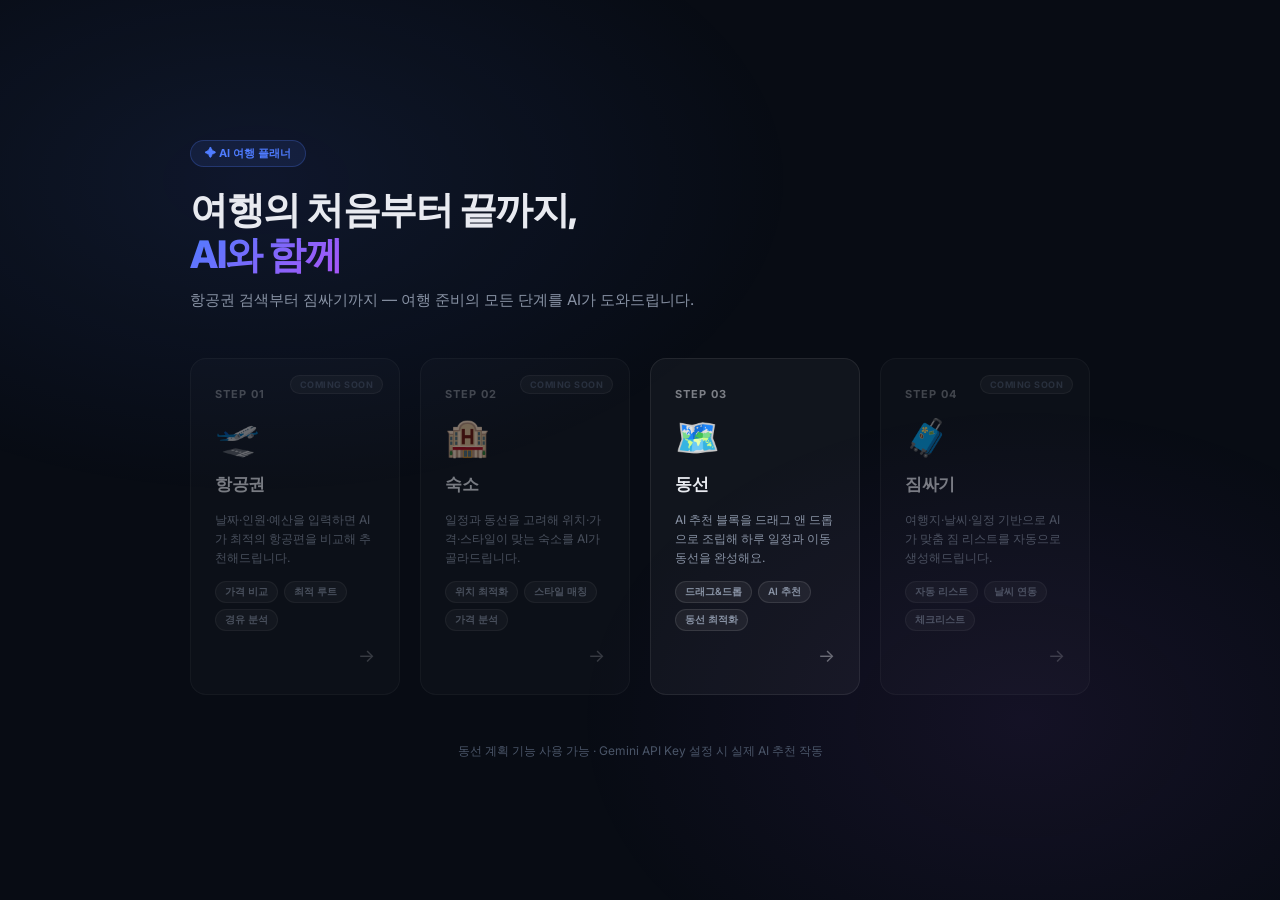
==== index.html @ b40904d8 "refactor: replace scenario cards with service stages (항공권-숙소-동선-짐싸기)" ====
<!DOCTYPE html>
<html lang="ko">
<head>
  <meta charset="UTF-8" />
  <meta name="viewport" content="width=device-width, initial-scale=1.0" />
  <title>AI 여행 플래너</title>
  <link rel="preconnect" href="https://fonts.googleapis.com" />
  <link href="https://fonts.googleapis.com/css2?family=Inter:wght@400;600;700;800&display=swap" rel="stylesheet" />
  <style>
    * { box-sizing: border-box; margin: 0; padding: 0; }
    body {
      font-family: 'Inter', sans-serif;
      background: #080c14;
      color: #e8eaf0;
      min-height: 100vh;
      display: flex;
      flex-direction: column;
      align-items: center;
      justify-content: center;
      padding: 40px 24px;
    }
    body::before {
      content: '';
      position: fixed; inset: 0; z-index: 0;
      background:
        radial-gradient(ellipse 60% 50% at 20% 20%, rgba(79,124,255,0.1) 0%, transparent 70%),
        radial-gradient(ellipse 50% 50% at 80% 80%, rgba(168,85,247,0.08) 0%, transparent 70%);
      pointer-events: none;
    }
    .inner { position: relative; z-index: 1; width: 100%; max-width: 900px; }
    .badge {
      display: inline-block; padding: 5px 14px; border-radius: 999px;
      background: rgba(79,124,255,0.1); border: 1px solid rgba(79,124,255,0.25);
      font-size: 11px; font-weight: 700; color: #4f7cff;
      margin-bottom: 20px;
    }
    h1 { font-size: 38px; font-weight: 800; letter-spacing: -1.5px; line-height: 1.2; margin-bottom: 12px; }
    h1 span { background: linear-gradient(135deg, #4f7cff, #a855f7); -webkit-background-clip: text; -webkit-text-fill-color: transparent; }
    .sub { font-size: 15px; color: #8892a4; margin-bottom: 48px; }
    .cards { display: grid; grid-template-columns: repeat(auto-fit, minmax(200px,1fr)); gap: 20px; }
    .card {
      background: rgba(255,255,255,0.04);
      border: 1px solid rgba(255,255,255,0.08);
      border-radius: 16px; padding: 28px 24px;
      text-decoration: none; color: inherit;
      display: flex; flex-direction: column; gap: 14px;
      transition: transform 0.2s, border-color 0.2s, box-shadow 0.2s;
      position: relative; overflow: hidden;
    }
    .card:hover { transform: translateY(-4px); box-shadow: 0 12px 40px rgba(0,0,0,0.4); }
    .card.soon { opacity: 0.5; cursor: default; pointer-events: none; }
    .card-1:hover { border-color: rgba(251,191,36,0.5); }
    .card-2:hover { border-color: rgba(99,179,237,0.5); }
    .card-3:hover { border-color: rgba(79,124,255,0.5); }
    .card-4:hover { border-color: rgba(0,201,167,0.5); }
    .soon-tag {
      position: absolute; top: 16px; right: 16px;
      padding: 3px 9px; border-radius: 999px;
      background: rgba(255,255,255,0.06); border: 1px solid rgba(255,255,255,0.1);
      font-size: 9px; font-weight: 700; color: #4a5568; letter-spacing: 0.5px;
    }
    .card-num { font-size: 11px; font-weight: 700; text-transform: uppercase; letter-spacing: 1px; opacity: 0.5; }
    .card-icon { font-size: 36px; }
    .card-title { font-size: 17px; font-weight: 800; letter-spacing: -0.5px; }
    .card-desc { font-size: 12px; color: #8892a4; line-height: 1.6; flex: 1; }
    .card-tags { display: flex; gap: 6px; flex-wrap: wrap; }
    .tag {
      padding: 3px 9px; border-radius: 999px;
      font-size: 10px; font-weight: 600;
      background: rgba(255,255,255,0.06);
      border: 1px solid rgba(255,255,255,0.1);
      color: #8892a4;
    }
    .card-arrow { font-size: 18px; opacity: 0.4; align-self: flex-end; transition: opacity 0.2s, transform 0.2s; }
    .card:hover .card-arrow { opacity: 1; transform: translateX(4px); }
    footer { margin-top: 48px; font-size: 12px; color: #4a5568; text-align: center; }
  </style>
</head>
<body>
<div class="inner">
  <div class="badge">✦ AI 여행 플래너</div>
  <h1>여행의 처음부터 끝까지,<br><span>AI와 함께</span></h1>
  <p class="sub">항공권 검색부터 짐싸기까지 — 여행 준비의 모든 단계를 AI가 도와드립니다.</p>

  <div class="cards">
    <a class="card card-1 soon" href="#">
      <div class="soon-tag">COMING SOON</div>
      <div class="card-num">Step 01</div>
      <div class="card-icon">🛫</div>
      <div class="card-title">항공권</div>
      <div class="card-desc">날짜·인원·예산을 입력하면 AI가 최적의 항공편을 비교해 추천해드립니다.</div>
      <div class="card-tags">
        <span class="tag">가격 비교</span>
        <span class="tag">최적 루트</span>
        <span class="tag">경유 분석</span>
      </div>
      <div class="card-arrow">→</div>
    </a>

    <a class="card card-2 soon" href="#">
      <div class="soon-tag">COMING SOON</div>
      <div class="card-num">Step 02</div>
      <div class="card-icon">🏨</div>
      <div class="card-title">숙소</div>
      <div class="card-desc">일정과 동선을 고려해 위치·가격·스타일이 맞는 숙소를 AI가 골라드립니다.</div>
      <div class="card-tags">
        <span class="tag">위치 최적화</span>
        <span class="tag">스타일 매칭</span>
        <span class="tag">가격 분석</span>
      </div>
      <div class="card-arrow">→</div>
    </a>

    <a class="card card-3" href="./scenario-2/">
      <div class="card-num">Step 03</div>
      <div class="card-icon">🗺️</div>
      <div class="card-title">동선</div>
      <div class="card-desc">AI 추천 블록을 드래그 앤 드롭으로 조립해 하루 일정과 이동 동선을 완성해요.</div>
      <div class="card-tags">
        <span class="tag">드래그&드롭</span>
        <span class="tag">AI 추천</span>
        <span class="tag">동선 최적화</span>
      </div>
      <div class="card-arrow">→</div>
    </a>

    <a class="card card-4 soon" href="#">
      <div class="soon-tag">COMING SOON</div>
      <div class="card-num">Step 04</div>
      <div class="card-icon">🧳</div>
      <div class="card-title">짐싸기</div>
      <div class="card-desc">여행지·날씨·일정 기반으로 AI가 맞춤 짐 리스트를 자동으로 생성해드립니다.</div>
      <div class="card-tags">
        <span class="tag">자동 리스트</span>
        <span class="tag">날씨 연동</span>
        <span class="tag">체크리스트</span>
      </div>
      <div class="card-arrow">→</div>
    </a>
  </div>

  <footer>동선 계획 기능 사용 가능 · Gemini API Key 설정 시 실제 AI 추천 작동</footer>
</div>
</body>
</html>
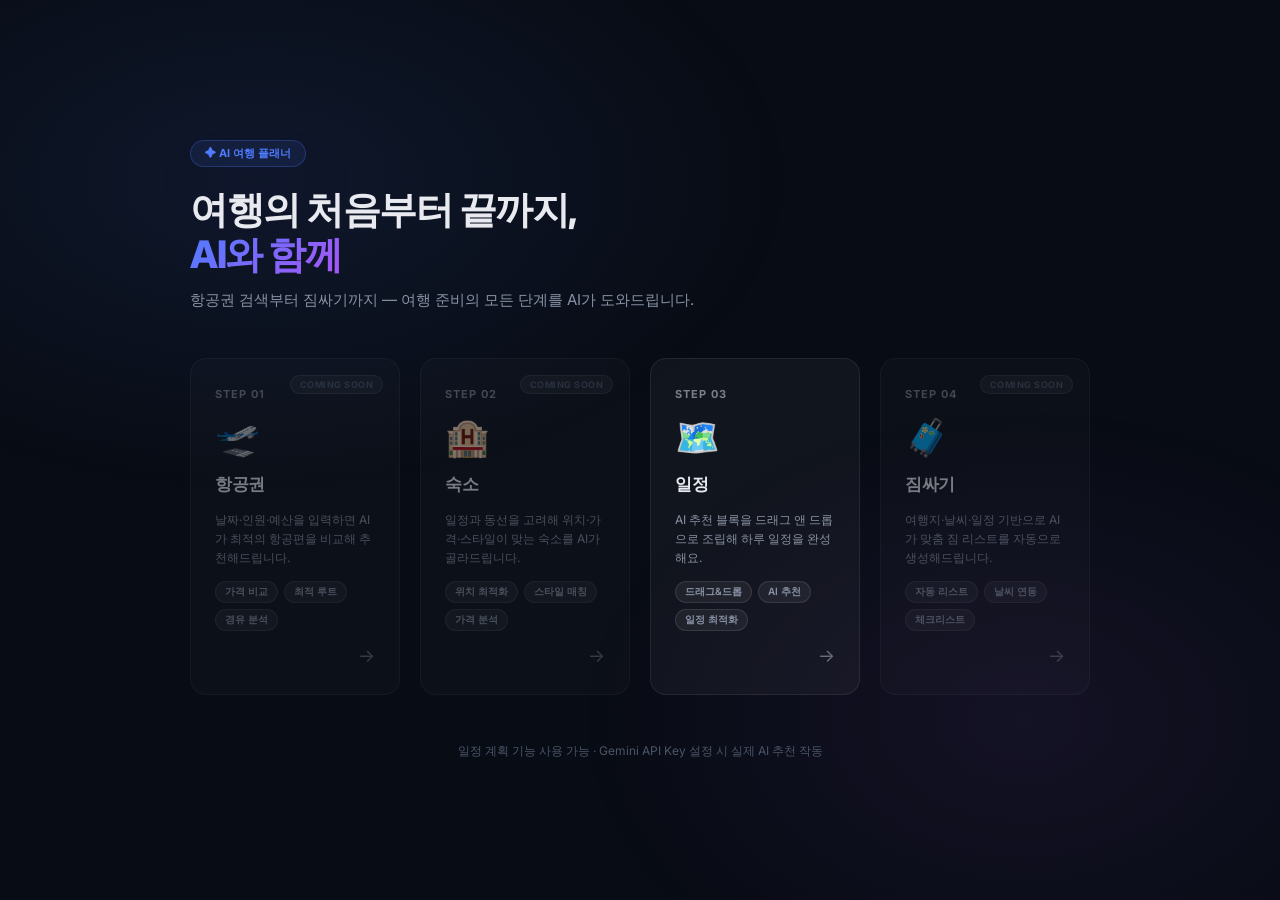
==== commit 401c42d8: "fix: rename 동선 -> 일정 in card title, tag, footer" ====
--- a/index.html
+++ b/index.html
@@ -114,12 +114,12 @@
     <a class="card card-3" href="./scenario-2/">
       <div class="card-num">Step 03</div>
       <div class="card-icon">🗺️</div>
-      <div class="card-title">동선</div>
-      <div class="card-desc">AI 추천 블록을 드래그 앤 드롭으로 조립해 하루 일정과 이동 동선을 완성해요.</div>
+      <div class="card-title">일정</div>
+      <div class="card-desc">AI 추천 블록을 드래그 앤 드롭으로 조립해 하루 일정을 완성해요.</div>
       <div class="card-tags">
         <span class="tag">드래그&드롭</span>
         <span class="tag">AI 추천</span>
-        <span class="tag">동선 최적화</span>
+        <span class="tag">일정 최적화</span>
       </div>
       <div class="card-arrow">→</div>
     </a>
@@ -139,7 +139,7 @@
     </a>
   </div>
 
-  <footer>동선 계획 기능 사용 가능 · Gemini API Key 설정 시 실제 AI 추천 작동</footer>
+  <footer>일정 계획 기능 사용 가능 · Gemini API Key 설정 시 실제 AI 추천 작동</footer>
 </div>
 </body>
 </html>
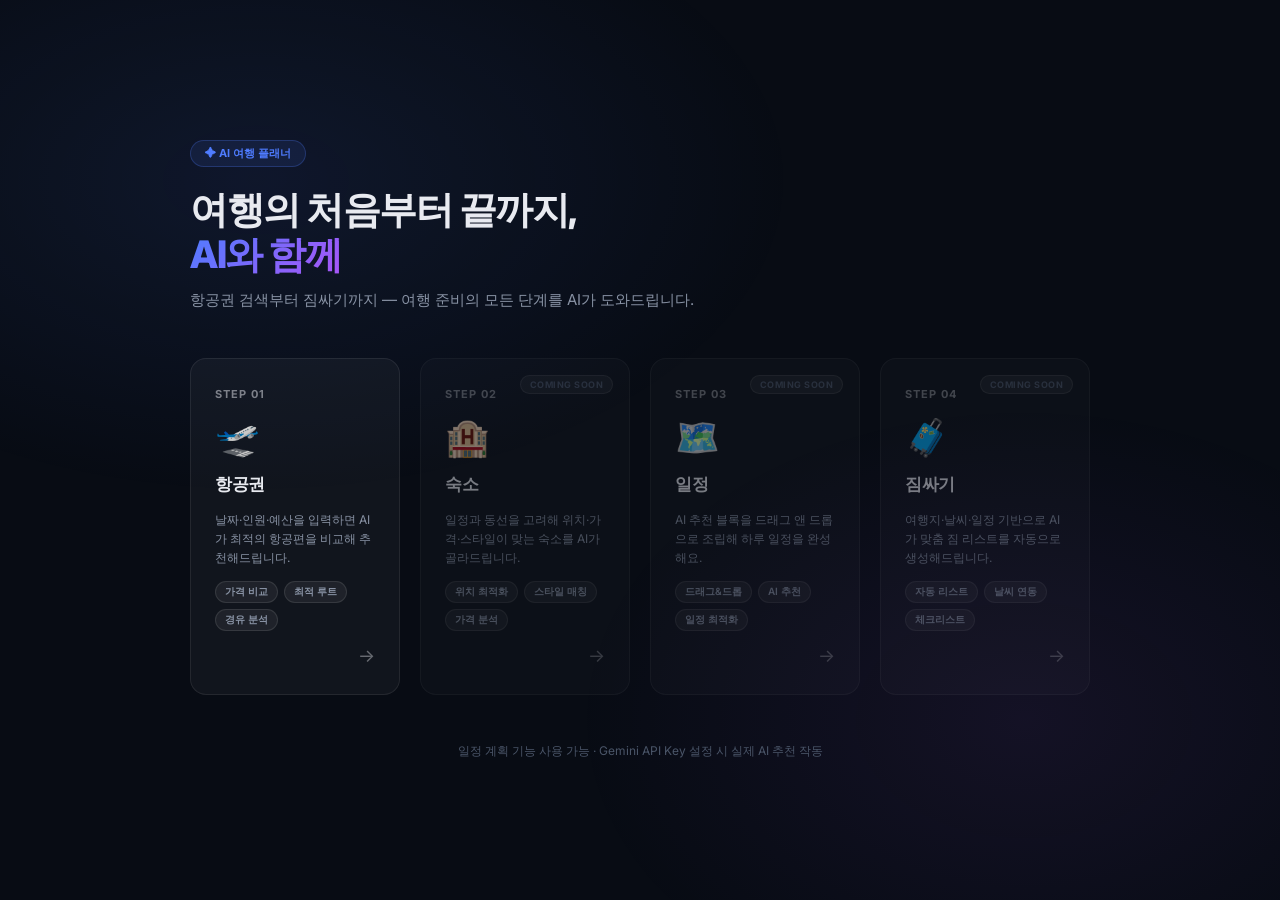
==== commit a31dc3f6: "fix: move scenario-2 link from 일정 to 항공권 card" ====
--- a/index.html
+++ b/index.html
@@ -83,8 +83,7 @@
   <p class="sub">항공권 검색부터 짐싸기까지 — 여행 준비의 모든 단계를 AI가 도와드립니다.</p>
 
   <div class="cards">
-    <a class="card card-1 soon" href="#">
-      <div class="soon-tag">COMING SOON</div>
+    <a class="card card-1" href="./scenario-2/">
       <div class="card-num">Step 01</div>
       <div class="card-icon">🛫</div>
       <div class="card-title">항공권</div>
@@ -111,7 +110,8 @@
       <div class="card-arrow">→</div>
     </a>
 
-    <a class="card card-3" href="./scenario-2/">
+    <a class="card card-3 soon" href="#">
+      <div class="soon-tag">COMING SOON</div>
       <div class="card-num">Step 03</div>
       <div class="card-icon">🗺️</div>
       <div class="card-title">일정</div>
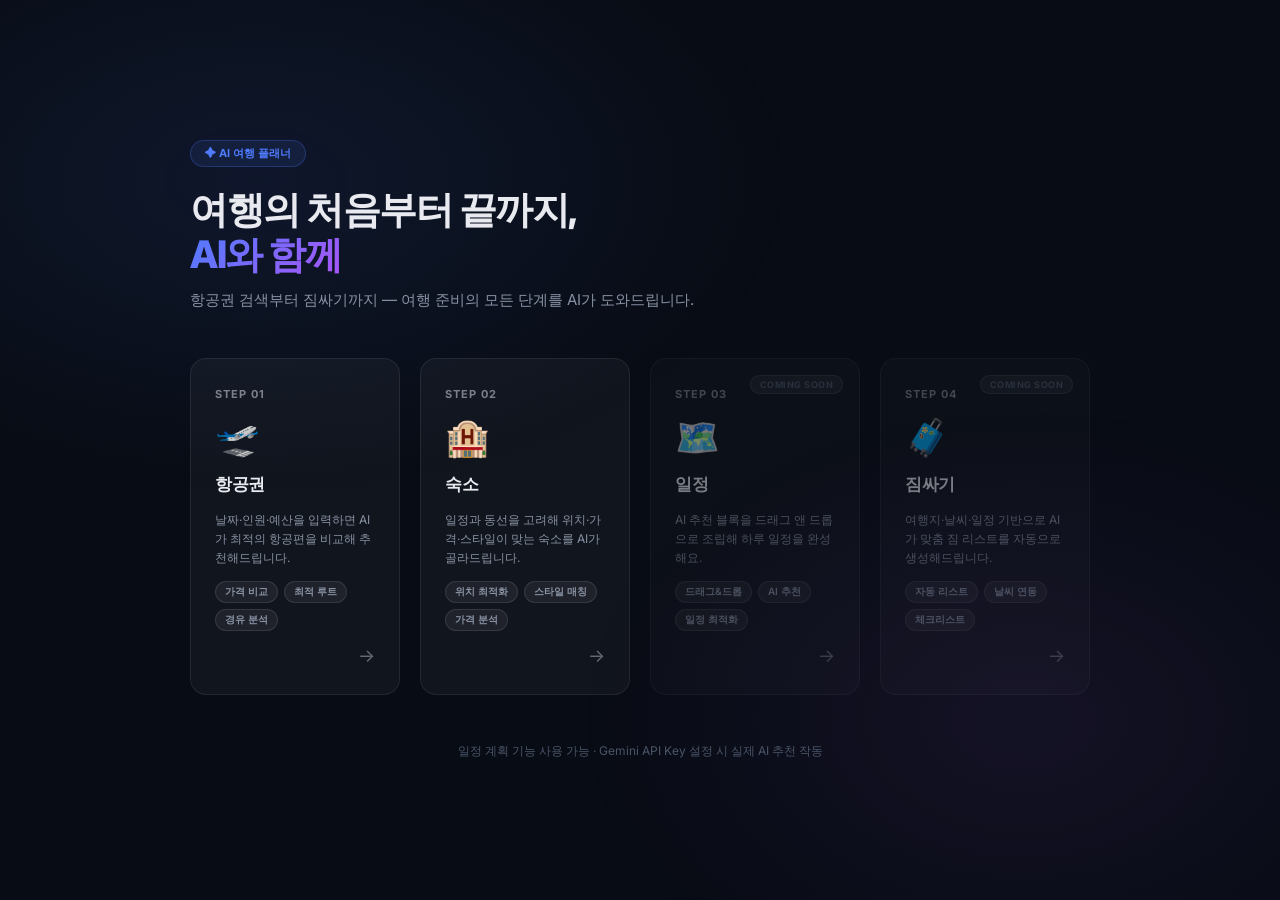
==== commit 83bd21db: "feat: add accommodation/ 숙소 feature with yes/no flow + AI area rec + 6 booking sites" ====
--- a/index.html
+++ b/index.html
@@ -83,7 +83,7 @@
   <p class="sub">항공권 검색부터 짐싸기까지 — 여행 준비의 모든 단계를 AI가 도와드립니다.</p>
 
   <div class="cards">
-    <a class="card card-1" href="./scenario-2/">
+    <a class="card card-1" href="./flights/">
       <div class="card-num">Step 01</div>
       <div class="card-icon">🛫</div>
       <div class="card-title">항공권</div>
@@ -96,8 +96,7 @@
       <div class="card-arrow">→</div>
     </a>
 
-    <a class="card card-2 soon" href="#">
-      <div class="soon-tag">COMING SOON</div>
+    <a class="card card-2" href="./accommodation/">
       <div class="card-num">Step 02</div>
       <div class="card-icon">🏨</div>
       <div class="card-title">숙소</div>
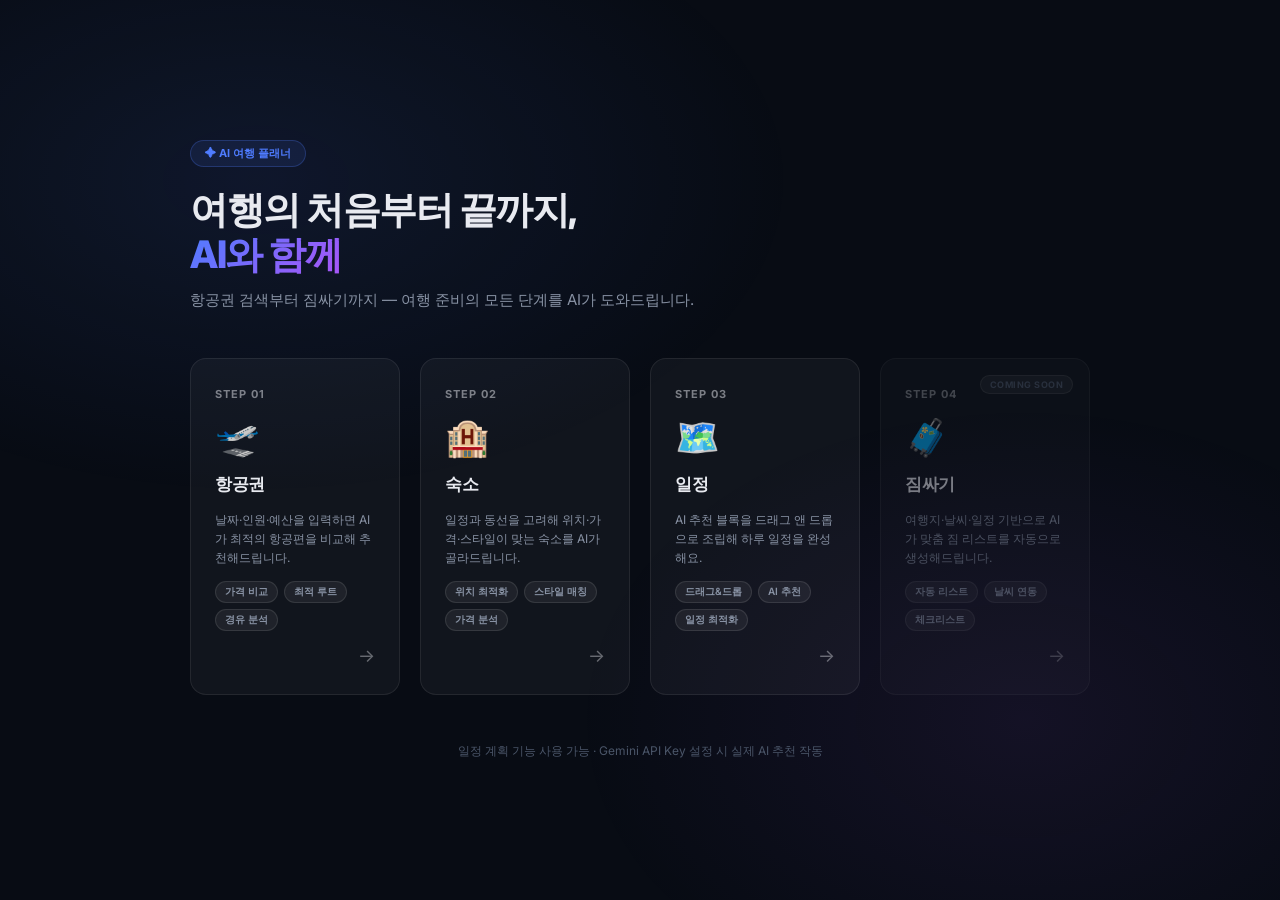
==== commit cc09afea: "feat: add schedule/ 일정 card with theme picker, 3-panel drag-drop planner + AI optimization" ====
--- a/index.html
+++ b/index.html
@@ -109,8 +109,7 @@
       <div class="card-arrow">→</div>
     </a>
 
-    <a class="card card-3 soon" href="#">
-      <div class="soon-tag">COMING SOON</div>
+    <a class="card card-3" href="./schedule/">
       <div class="card-num">Step 03</div>
       <div class="card-icon">🗺️</div>
       <div class="card-title">일정</div>
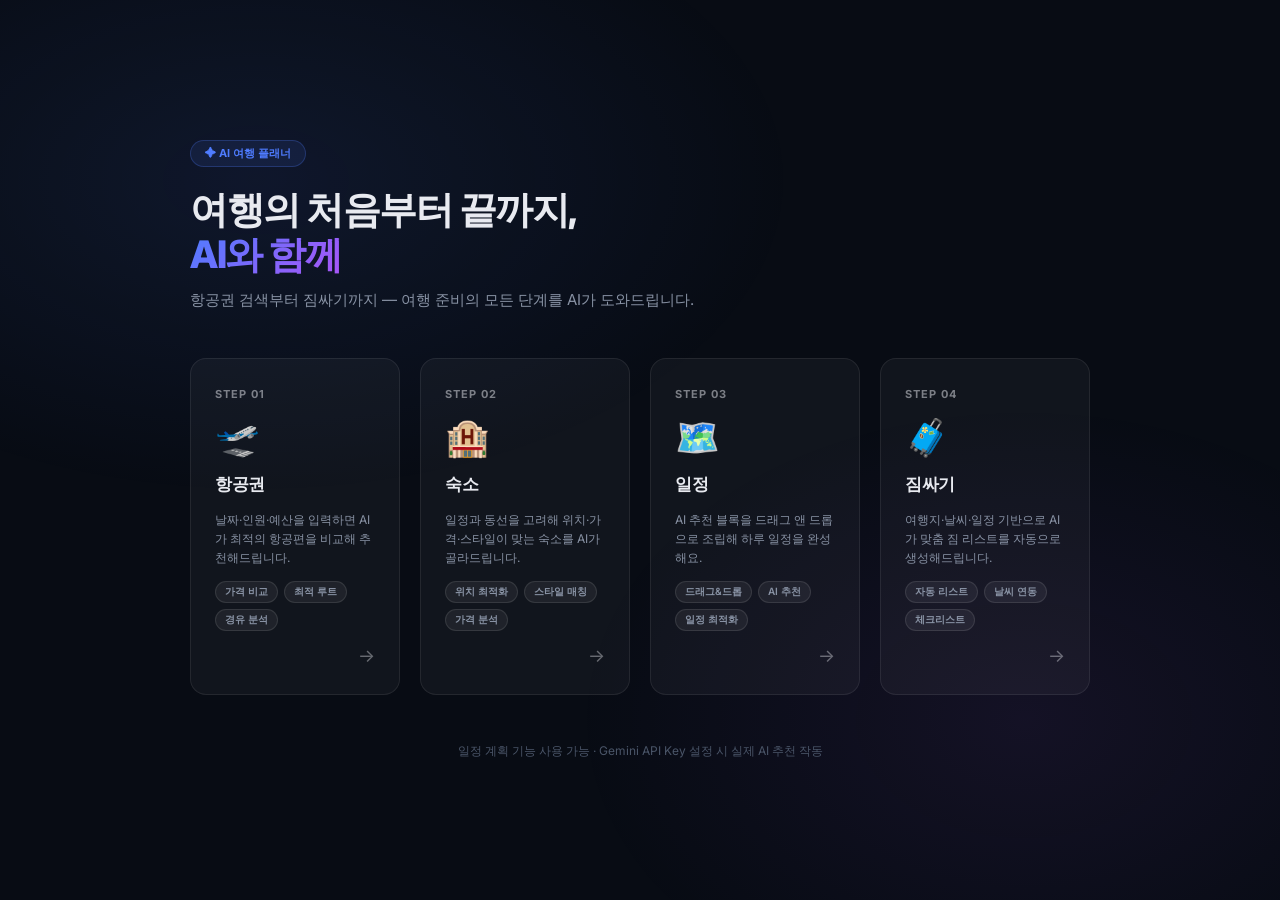
==== commit 5412ffc8: "feat: add packing/ 짐싸기 with rule-based list + AI tip. All 4 cards now live" ====
--- a/index.html
+++ b/index.html
@@ -122,8 +122,7 @@
       <div class="card-arrow">→</div>
     </a>
 
-    <a class="card card-4 soon" href="#">
-      <div class="soon-tag">COMING SOON</div>
+    <a class="card card-4" href="./packing/">
       <div class="card-num">Step 04</div>
       <div class="card-icon">🧳</div>
       <div class="card-title">짐싸기</div>
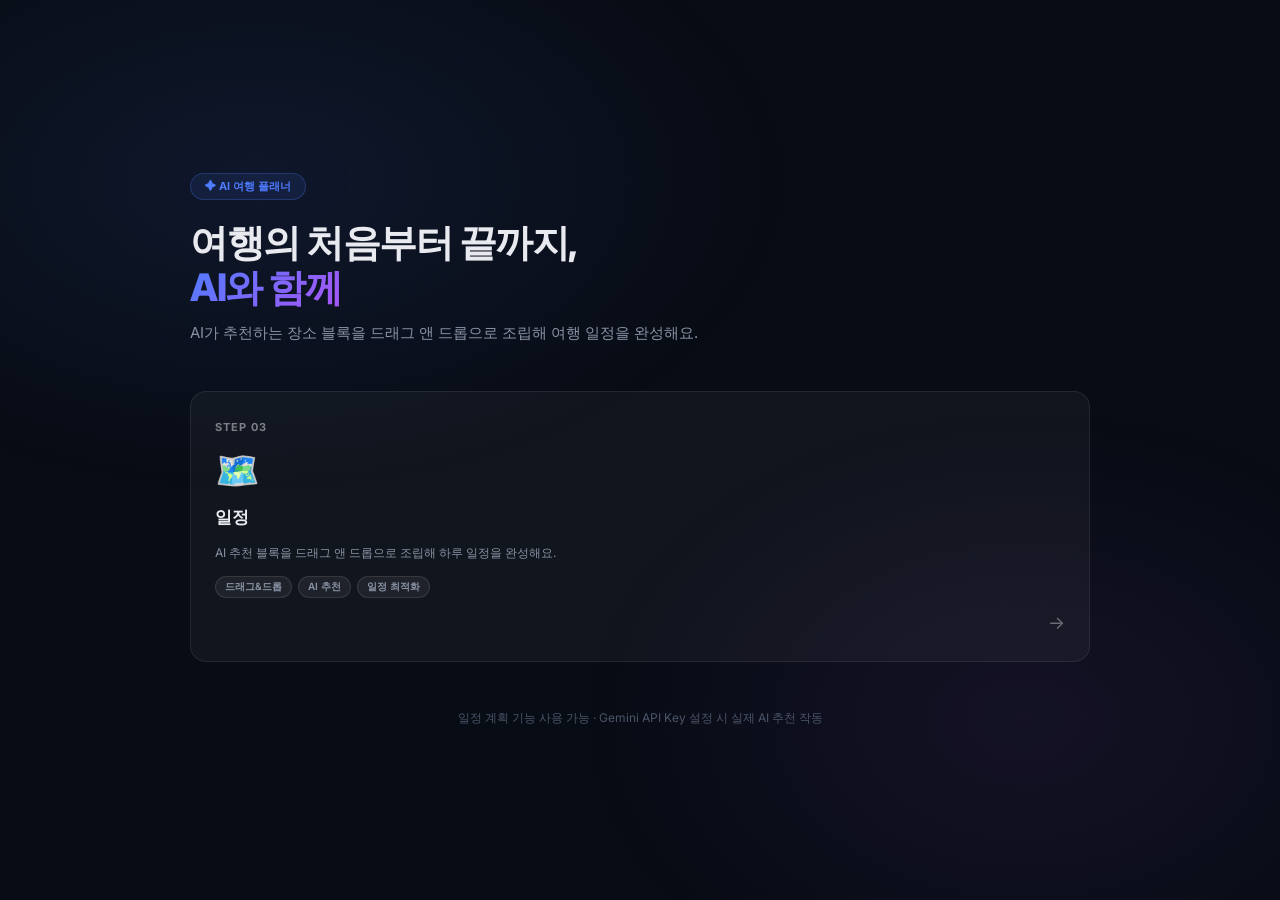
==== commit 79c263b2: "refactor: hub shows only schedule card; move flights/accommodation/packing to legacy/" ====
--- a/index.html
+++ b/index.html
@@ -80,35 +80,9 @@
 <div class="inner">
   <div class="badge">✦ AI 여행 플래너</div>
   <h1>여행의 처음부터 끝까지,<br><span>AI와 함께</span></h1>
-  <p class="sub">항공권 검색부터 짐싸기까지 — 여행 준비의 모든 단계를 AI가 도와드립니다.</p>
+  <p class="sub">AI가 추천하는 장소 블록을 드래그 앤 드롭으로 조립해 여행 일정을 완성해요.</p>
 
-  <div class="cards">
-    <a class="card card-1" href="./flights/">
-      <div class="card-num">Step 01</div>
-      <div class="card-icon">🛫</div>
-      <div class="card-title">항공권</div>
-      <div class="card-desc">날짜·인원·예산을 입력하면 AI가 최적의 항공편을 비교해 추천해드립니다.</div>
-      <div class="card-tags">
-        <span class="tag">가격 비교</span>
-        <span class="tag">최적 루트</span>
-        <span class="tag">경유 분석</span>
-      </div>
-      <div class="card-arrow">→</div>
-    </a>
-
-    <a class="card card-2" href="./accommodation/">
-      <div class="card-num">Step 02</div>
-      <div class="card-icon">🏨</div>
-      <div class="card-title">숙소</div>
-      <div class="card-desc">일정과 동선을 고려해 위치·가격·스타일이 맞는 숙소를 AI가 골라드립니다.</div>
-      <div class="card-tags">
-        <span class="tag">위치 최적화</span>
-        <span class="tag">스타일 매칭</span>
-        <span class="tag">가격 분석</span>
-      </div>
-      <div class="card-arrow">→</div>
-    </a>
-
+  <div class="cards" style="justify-content:center">
     <a class="card card-3" href="./schedule/">
       <div class="card-num">Step 03</div>
       <div class="card-icon">🗺️</div>
@@ -121,19 +95,6 @@
       </div>
       <div class="card-arrow">→</div>
     </a>
-
-    <a class="card card-4" href="./packing/">
-      <div class="card-num">Step 04</div>
-      <div class="card-icon">🧳</div>
-      <div class="card-title">짐싸기</div>
-      <div class="card-desc">여행지·날씨·일정 기반으로 AI가 맞춤 짐 리스트를 자동으로 생성해드립니다.</div>
-      <div class="card-tags">
-        <span class="tag">자동 리스트</span>
-        <span class="tag">날씨 연동</span>
-        <span class="tag">체크리스트</span>
-      </div>
-      <div class="card-arrow">→</div>
-    </a>
   </div>
 
   <footer>일정 계획 기능 사용 가능 · Gemini API Key 설정 시 실제 AI 추천 작동</footer>
